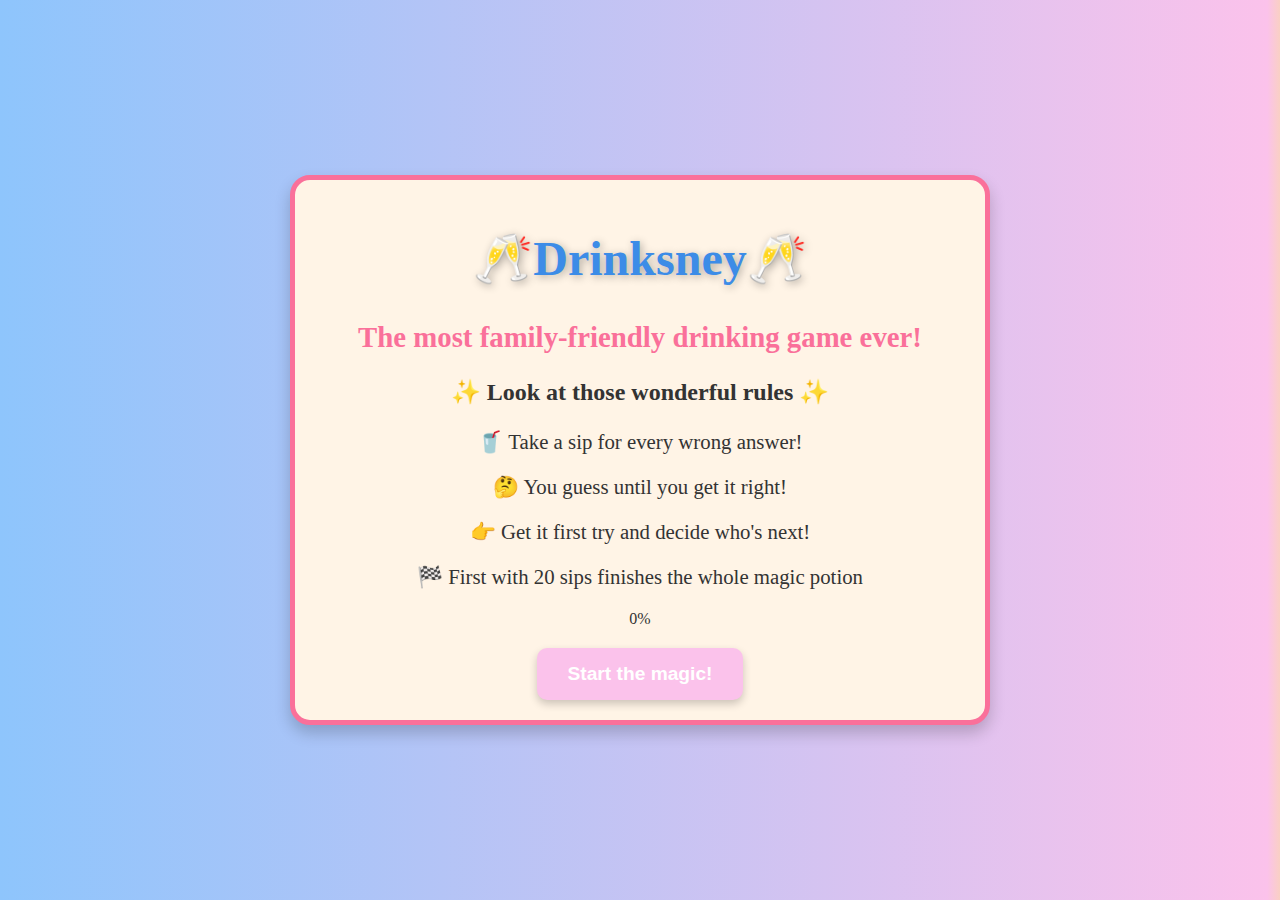
==== index.html @ 7df7ffdf "cleanup js, added progress in loading screen" ====
<!DOCTYPE html>
<html lang="de">
<head>
    <meta charset="UTF-8">
    <meta name="viewport" content="width=device-width, initial-scale=1.0">
    <link rel="stylesheet" href="styles.css">
    <title>Disney Drinking Game</title>

</head>
<body>
    <section id="gameContainer">
        <article id="questionAppContainer">
            <div id="questionApp"></div>
            <div id="progress-container">
                <div id="loading-bar">0%</div>
            </div>
            <button id="weiterButton">Skip!</button>
        </article>
        <article>
                <svg id="resetButton" viewBox="0 0 21 21" xmlns="http://www.w3.org/2000/svg">
                    <g fill="none" fill-rule="evenodd" stroke="#000000" stroke-linecap="round" stroke-linejoin="round" transform="matrix(0 1 1 0 2.5 2.5)">
                        <path d="m3.98652376 1.07807068c-2.38377179 1.38514556-3.98652376 3.96636605-3.98652376 6.92192932 0 4.418278 3.581722 8 8 8s8-3.581722 8-8-3.581722-8-8-8"/>
                        <path d="m4 1v4h-4" transform="matrix(1 0 0 -1 0 6)"/>
                    </g>
                </svg>
        </article>
        <article id="gameStats">
            <h3>Total Sips</h3>
            <div id="playerProgressBars"></div>
        </article>
    </section>
    <script src="script.js"></script>
</body>

</html>
---- styles.css ----
/* #answerInput {
    width: 100%;
} */

/* Variabeln */ 
:root {
    --questionImageHeight: 300px;
    --questionImageWidth: 300px;
    --buttonBackgroundColor: #8ec5fc;
    --buttonHoverBackgroundColor: #3c8ce7;
}

/* Importieren der Google-Schriftart */
@import url('https://fonts.googleapis.com/css2?family=Handlee&display=swap');

/* Grundlegende Stile */
body {
    background-image: linear-gradient(to right, #8ec5fc 0%, #fbc2eb 99%, #fad0c4 100%); /* Weicher Gradient, der den Sonnenuntergang nachahmt */
    font-family: 'Handlee', cursive; /* Eine lockere, handgeschriebene Schriftart */
    color: #333;
    margin: 0;
    padding: 0;
    display: flex;
    justify-content: center;
    align-items: center;
    height: 100vh;
}

h1 {
    font-size: 48px;               /* Große Schriftgröße für gute Sichtbarkeit */
    color:#3c8ce7;                /* Wählt eine ansprechende, leuchtende Farbe */
    text-align: center;            /* Zentriert den Titel horizontal */
    font-weight: bold;             /* Macht die Schrift fett, um mehr Aufmerksamkeit zu erregen */
    text-shadow: 2px 2px 8px rgba(0, 0, 0, 0.3); /* Fügt einen weichen Schatten hinzu für mehr Tiefe */
    margin-top: 20px;              /* Fügt oben einen Abstand hinzu */
    margin-bottom: 20px;           /* Fügt unten einen Abstand hinzu */
    padding: 10px;                 /* Fügt innen ein wenig Polsterung hinzu für bessere Optik */
    border-radius: 10px;           /* Abgerundete Ecken für modernes Aussehen */
}

h2 {
    color: #fa709a; /* Sanftes Violett */
    margin-bottom: 20px;
    font-size: 1.8em;
}

h3 {
    color: #333;
    font-size: 1.50em;
}

p {
    color:#333;
    font-size: 1.30em;
}

/* Stil des Hauptcontainers */
#gameContainer {
    width: 80%;
    max-width: 650px;
    background-color: #fff4e6; /* Sehr helles Orangegelb für den Innenraum */
    border: 5px solid #fa709a; /* Helles Rosa als Randfarbe */
    border-radius: 20px;
    padding: 20px;
    text-align: center;
    box-shadow: 0 8px 16px rgba(0,0,0,0.2); /* Schatten für Tiefeneffekt */ 
    position: relative;
}


#gameStats {
    text-align: left;
    margin: 20px;
    display: none; /* Versteckt das Element standartmässig */ 
}

#gameStats h3 {
    text-align: center;
}

/* Allgemeine Button-Stile */
button {
    background-color: #8ec5fc; /* Helles Blau, ähnlich dem Himmelfarbe */
    color: white;
    border: none;
    padding: 15px 30px;
    margin-top: 20px;
    border-radius: 10px;
    cursor: pointer;
    font-size: 1.2em;
    font-weight: bold;
    box-shadow: 0 4px 8px rgba(0,0,0,0.2); /* Schatten für Tiefeneffekt */ 
    transition: transform 0.2s, background-color 0.3s; /* Weiche Übergänge für Transform und Farbänderung */
}

button:hover {
    transform: scale(1.05); /* Vergrößert den Button leicht beim Hover */
    background-color: #3c8ce7; /* Ein dunkleres Blau beim Hover */
}

/* Antwort-Buttons */
#button1, #button2, #button3 {
    width: 90%;
    padding: 15px;
    margin: 10px auto; /* Zentriert die Buttons horizontal mit Auto-Margin */
    display: block; /* Stellt sicher, dass jeder Button seine eigene Zeile einnimmt */
}

.playerChoiceButton {
    width: 90%;             /* Setzt die Breite jedes Buttons auf 90% des Elternelements */
    padding: 15px;          /* Fügt gleichmäßig 15px Polsterung hinzu */
    margin: 10px auto 10px; /* Zentriert die Buttons horizontal und fügt oben und unten 10px Abstand hinzu */
    display: block;         /* Stellt sicher, dass jeder Button als Block angezeigt wird und seine eigene Zeile einnimmt */
    background-color: #8ec5fc; /* Helles Blau, ähnlich dem Himmelfarbe */
    color: white;           /* Weiße Textfarbe */
    border: none;           /* Kein Rahmen */
    border-radius: 10px;    /* Runde Ecken mit 10px Radius */
    cursor: pointer;        /* Ändert den Mauszeiger zu einem Zeiger, wenn er über den Button fährt */
    font-size: 1.2em;       /* Legt eine größere Schriftgröße fest */
    font-weight: bold;      /* Fettgedruckter Text */
    box-shadow: 0 4px 8px rgba(0,0,0,0.2); /* Fügt einen Schatten hinzu für einen leicht erhöhten Effekt */
    transition: transform 0.2s, background-color 0.3s; /* Weiche Übergänge für Transform und Farbänderung */
}

.playerChoiceButton:hover {
    transform: scale(1.05); /* Vergrößert den Button leicht beim Hover */
    background-color: #3c8ce7; /* Ein dunkleres Blau beim Hover */
}

#newPlayerButton {
    background-color: #fbc2eb; /* Ein weiches Rosa */
    margin-top: 20px;
}

#weiterButton {
    visibility: hidden; /* Versteckt den Button standardmäßig */
    background-color: #fbc2eb; /* Ein weiches Rosa */
    }

#resetButton {
    cursor: pointer;
    position: absolute;
    margin: 0;
    top: 10px;
    right: 10px;
    width: 40px; /* Adjust as needed */
    height: 40px; /* Adjust as needed */
    visibility: hidden; /* Versteckt den Button standardmässig */
}

#resetButton path {
    stroke-width: 2; /* Adjust thickness of strokes */
}

#menu button {
    font-size: 5px;
    height: 5px;
    background-color: #fa709a;
}

/* Progress bar */
.playerProgressBar {
    display: flex;
    flex-direction: column;
    margin-bottom: 10px;
}

.playerName {
    margin-bottom: 5px;
}

.playerProgress {
    width: 100%;
    height: 20px;
    border-radius: 5px;
    background-color: #4caf50; /* Color of the progress bar */
}


/* Fragen und Antworten Stil */

#questionAppContainer {
    display: flex;
    flex-direction: column;
    align-items: center;
    justify-content: center;

}

#questionImage {
    max-width: 100%; /* Bild an Containerbreite anpassen */
    border-radius: 10px;
    box-shadow: 0 4px 6px rgba(0,0,0,0.1);
}

#questionImage {
    width: var(--questionImageWidth);
    height: var(--questionImageHeight);
    object-fit: cover;
    object-position: center;
}

/* Responsive Design für kleinere Geräte */
@media (max-width: 600px) {
    #questionAppContainer {
        width: 90%;
        border-radius: 15px;
    }
}


/* Responsive Anpassungen für kleinere Bildschirme */
@media (max-width: 600px) {
    h1 {
        font-size: 32px;           /* Etwas kleinere Schriftgröße auf kleineren Bildschirmen */
    }
}
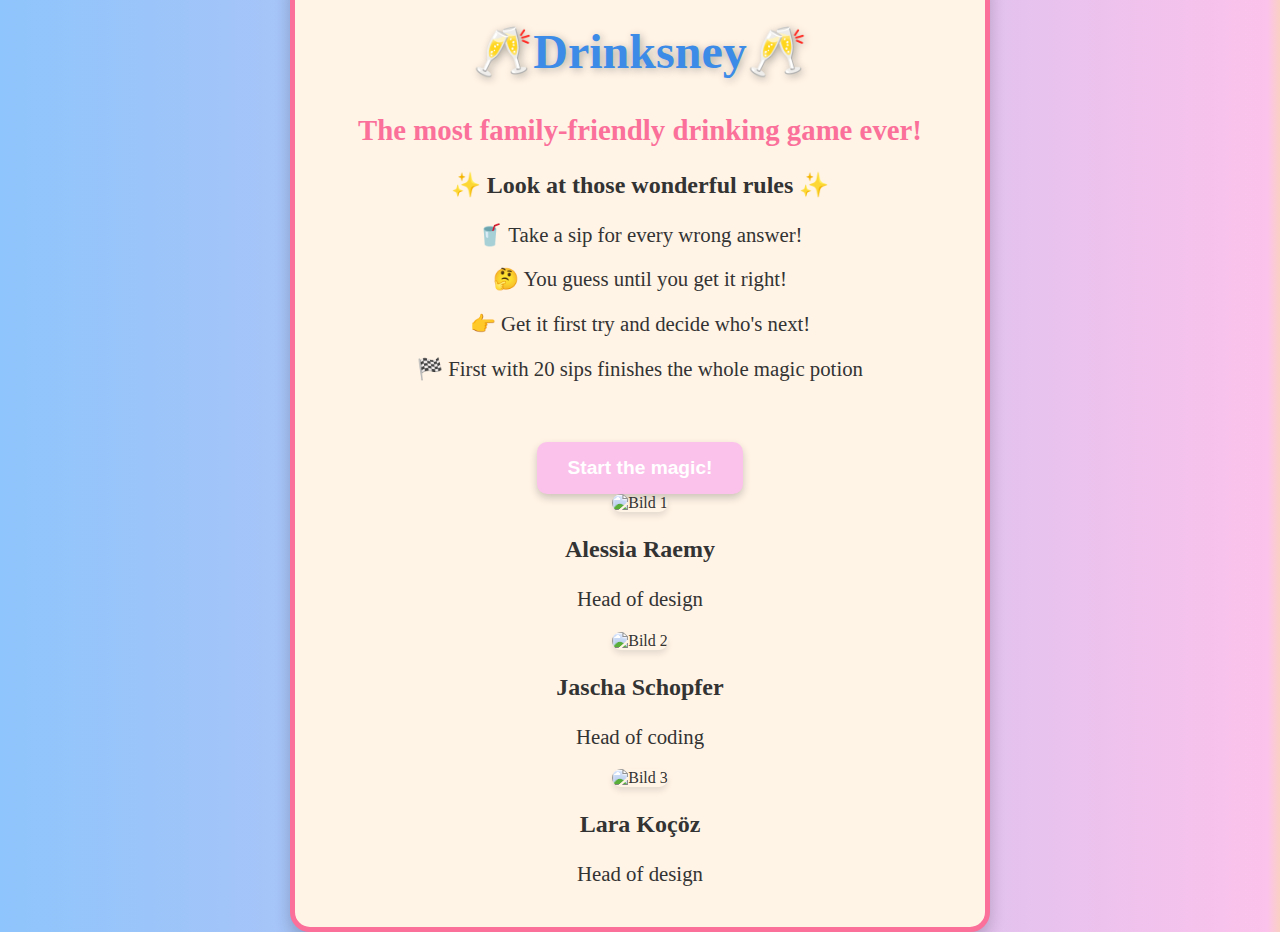
==== commit cffc3a54: "added team" ====
--- a/index.html
+++ b/index.html
@@ -15,6 +15,23 @@
                 <div id="loading-bar">0%</div>
             </div>
             <button id="weiterButton">Skip!</button>
+            <div id="team">
+                <div class="infoBox">
+                    <img src="/Images/DSC00079.JPG" alt="Bild 1" width="300">
+                    <h3>Alessia Raemy</h3>
+                    <p>Head of design</p>
+                </div>
+                <div class="infoBox">
+                    <img src="/Images/DSC00082.JPG" alt="Bild 2" width="300">
+                    <h3>Jascha Schopfer</h3>
+                    <p>Head of coding</p>
+                </div>
+                <div class="infoBox">
+                    <img src="/Images/DSC00090.JPG" alt="Bild 3" width="300">
+                    <h3>Lara Koçöz</h3>
+                    <p>Head of design</p>
+                </div>
+            </div>
         </article>
         <article>
                 <svg id="resetButton" viewBox="0 0 21 21" xmlns="http://www.w3.org/2000/svg">
--- a/styles.css
+++ b/styles.css
@@ -1,8 +1,11 @@
+#team {
+    display: none;
+}
 /* #answerInput {
     width: 100%;
 } */
 
-/* Variabeln */ 
+/* Variabeln */
 :root {
     --questionImageHeight: 300px;
     --questionImageWidth: 300px;
@@ -15,8 +18,10 @@
 
 /* Grundlegende Stile */
 body {
-    background-image: linear-gradient(to right, #8ec5fc 0%, #fbc2eb 99%, #fad0c4 100%); /* Weicher Gradient, der den Sonnenuntergang nachahmt */
-    font-family: 'Handlee', cursive; /* Eine lockere, handgeschriebene Schriftart */
+    background-image: linear-gradient(to right, #8ec5fc 0%, #fbc2eb 99%, #fad0c4 100%);
+    /* Weicher Gradient, der den Sonnenuntergang nachahmt */
+    font-family: 'Handlee', cursive;
+    /* Eine lockere, handgeschriebene Schriftart */
     color: #333;
     margin: 0;
     padding: 0;
@@ -27,19 +32,29 @@
 }
 
 h1 {
-    font-size: 48px;               /* Große Schriftgröße für gute Sichtbarkeit */
-    color:#3c8ce7;                /* Wählt eine ansprechende, leuchtende Farbe */
-    text-align: center;            /* Zentriert den Titel horizontal */
-    font-weight: bold;             /* Macht die Schrift fett, um mehr Aufmerksamkeit zu erregen */
-    text-shadow: 2px 2px 8px rgba(0, 0, 0, 0.3); /* Fügt einen weichen Schatten hinzu für mehr Tiefe */
-    margin-top: 20px;              /* Fügt oben einen Abstand hinzu */
-    margin-bottom: 20px;           /* Fügt unten einen Abstand hinzu */
-    padding: 10px;                 /* Fügt innen ein wenig Polsterung hinzu für bessere Optik */
-    border-radius: 10px;           /* Abgerundete Ecken für modernes Aussehen */
+    font-size: 48px;
+    /* Große Schriftgröße für gute Sichtbarkeit */
+    color: #3c8ce7;
+    /* Wählt eine ansprechende, leuchtende Farbe */
+    text-align: center;
+    /* Zentriert den Titel horizontal */
+    font-weight: bold;
+    /* Macht die Schrift fett, um mehr Aufmerksamkeit zu erregen */
+    text-shadow: 2px 2px 8px rgba(0, 0, 0, 0.3);
+    /* Fügt einen weichen Schatten hinzu für mehr Tiefe */
+    margin-top: 20px;
+    /* Fügt oben einen Abstand hinzu */
+    margin-bottom: 20px;
+    /* Fügt unten einen Abstand hinzu */
+    padding: 10px;
+    /* Fügt innen ein wenig Polsterung hinzu für bessere Optik */
+    border-radius: 10px;
+    /* Abgerundete Ecken für modernes Aussehen */
 }
 
 h2 {
-    color: #fa709a; /* Sanftes Violett */
+    color: #fa709a;
+    /* Sanftes Violett */
     margin-bottom: 20px;
     font-size: 1.8em;
 }
@@ -50,7 +65,7 @@
 }
 
 p {
-    color:#333;
+    color: #333;
     font-size: 1.30em;
 }
 
@@ -58,12 +73,15 @@
 #gameContainer {
     width: 80%;
     max-width: 650px;
-    background-color: #fff4e6; /* Sehr helles Orangegelb für den Innenraum */
-    border: 5px solid #fa709a; /* Helles Rosa als Randfarbe */
+    background-color: #fff4e6;
+    /* Sehr helles Orangegelb für den Innenraum */
+    border: 5px solid #fa709a;
+    /* Helles Rosa als Randfarbe */
     border-radius: 20px;
     padding: 20px;
     text-align: center;
-    box-shadow: 0 8px 16px rgba(0,0,0,0.2); /* Schatten für Tiefeneffekt */ 
+    box-shadow: 0 8px 16px rgba(0, 0, 0, 0.2);
+    /* Schatten für Tiefeneffekt */
     position: relative;
 }
 
@@ -71,7 +89,8 @@
 #gameStats {
     text-align: left;
     margin: 20px;
-    display: none; /* Versteckt das Element standartmässig */ 
+    display: none;
+    /* Versteckt das Element standartmässig */
 }
 
 #gameStats h3 {
@@ -80,7 +99,8 @@
 
 /* Allgemeine Button-Stile */
 button {
-    background-color: #8ec5fc; /* Helles Blau, ähnlich dem Himmelfarbe */
+    background-color: #8ec5fc;
+    /* Helles Blau, ähnlich dem Himmelfarbe */
     color: white;
     border: none;
     padding: 15px 30px;
@@ -89,53 +109,79 @@
     cursor: pointer;
     font-size: 1.2em;
     font-weight: bold;
-    box-shadow: 0 4px 8px rgba(0,0,0,0.2); /* Schatten für Tiefeneffekt */ 
-    transition: transform 0.2s, background-color 0.3s; /* Weiche Übergänge für Transform und Farbänderung */
+    box-shadow: 0 4px 8px rgba(0, 0, 0, 0.2);
+    /* Schatten für Tiefeneffekt */
+    transition: transform 0.2s, background-color 0.3s;
+    /* Weiche Übergänge für Transform und Farbänderung */
 }
 
 button:hover {
-    transform: scale(1.05); /* Vergrößert den Button leicht beim Hover */
-    background-color: #3c8ce7; /* Ein dunkleres Blau beim Hover */
+    transform: scale(1.05);
+    /* Vergrößert den Button leicht beim Hover */
+    background-color: #3c8ce7;
+    /* Ein dunkleres Blau beim Hover */
 }
 
 /* Antwort-Buttons */
-#button1, #button2, #button3 {
+#button1,
+#button2,
+#button3 {
     width: 90%;
     padding: 15px;
-    margin: 10px auto; /* Zentriert die Buttons horizontal mit Auto-Margin */
-    display: block; /* Stellt sicher, dass jeder Button seine eigene Zeile einnimmt */
+    margin: 10px auto;
+    /* Zentriert die Buttons horizontal mit Auto-Margin */
+    display: block;
+    /* Stellt sicher, dass jeder Button seine eigene Zeile einnimmt */
 }
 
 .playerChoiceButton {
-    width: 90%;             /* Setzt die Breite jedes Buttons auf 90% des Elternelements */
-    padding: 15px;          /* Fügt gleichmäßig 15px Polsterung hinzu */
-    margin: 10px auto 10px; /* Zentriert die Buttons horizontal und fügt oben und unten 10px Abstand hinzu */
-    display: block;         /* Stellt sicher, dass jeder Button als Block angezeigt wird und seine eigene Zeile einnimmt */
-    background-color: #8ec5fc; /* Helles Blau, ähnlich dem Himmelfarbe */
-    color: white;           /* Weiße Textfarbe */
-    border: none;           /* Kein Rahmen */
-    border-radius: 10px;    /* Runde Ecken mit 10px Radius */
-    cursor: pointer;        /* Ändert den Mauszeiger zu einem Zeiger, wenn er über den Button fährt */
-    font-size: 1.2em;       /* Legt eine größere Schriftgröße fest */
-    font-weight: bold;      /* Fettgedruckter Text */
-    box-shadow: 0 4px 8px rgba(0,0,0,0.2); /* Fügt einen Schatten hinzu für einen leicht erhöhten Effekt */
-    transition: transform 0.2s, background-color 0.3s; /* Weiche Übergänge für Transform und Farbänderung */
+    width: 90%;
+    /* Setzt die Breite jedes Buttons auf 90% des Elternelements */
+    padding: 15px;
+    /* Fügt gleichmäßig 15px Polsterung hinzu */
+    margin: 10px auto 10px;
+    /* Zentriert die Buttons horizontal und fügt oben und unten 10px Abstand hinzu */
+    display: block;
+    /* Stellt sicher, dass jeder Button als Block angezeigt wird und seine eigene Zeile einnimmt */
+    background-color: #8ec5fc;
+    /* Helles Blau, ähnlich dem Himmelfarbe */
+    color: white;
+    /* Weiße Textfarbe */
+    border: none;
+    /* Kein Rahmen */
+    border-radius: 10px;
+    /* Runde Ecken mit 10px Radius */
+    cursor: pointer;
+    /* Ändert den Mauszeiger zu einem Zeiger, wenn er über den Button fährt */
+    font-size: 1.2em;
+    /* Legt eine größere Schriftgröße fest */
+    font-weight: bold;
+    /* Fettgedruckter Text */
+    box-shadow: 0 4px 8px rgba(0, 0, 0, 0.2);
+    /* Fügt einen Schatten hinzu für einen leicht erhöhten Effekt */
+    transition: transform 0.2s, background-color 0.3s;
+    /* Weiche Übergänge für Transform und Farbänderung */
 }
 
 .playerChoiceButton:hover {
-    transform: scale(1.05); /* Vergrößert den Button leicht beim Hover */
-    background-color: #3c8ce7; /* Ein dunkleres Blau beim Hover */
+    transform: scale(1.05);
+    /* Vergrößert den Button leicht beim Hover */
+    background-color: #3c8ce7;
+    /* Ein dunkleres Blau beim Hover */
 }
 
 #newPlayerButton {
-    background-color: #fbc2eb; /* Ein weiches Rosa */
+    background-color: #fbc2eb;
+    /* Ein weiches Rosa */
     margin-top: 20px;
 }
 
 #weiterButton {
-    visibility: hidden; /* Versteckt den Button standardmäßig */
-    background-color: #fbc2eb; /* Ein weiches Rosa */
-    }
+    visibility: hidden;
+    /* Versteckt den Button standardmäßig */
+    background-color: #fbc2eb;
+    /* Ein weiches Rosa */
+}
 
 #resetButton {
     cursor: pointer;
@@ -143,13 +189,17 @@
     margin: 0;
     top: 10px;
     right: 10px;
-    width: 40px; /* Adjust as needed */
-    height: 40px; /* Adjust as needed */
-    visibility: hidden; /* Versteckt den Button standardmässig */
+    width: 40px;
+    /* Adjust as needed */
+    height: 40px;
+    /* Adjust as needed */
+    visibility: hidden;
+    /* Versteckt den Button standardmässig */
 }
 
 #resetButton path {
-    stroke-width: 2; /* Adjust thickness of strokes */
+    stroke-width: 2;
+    /* Adjust thickness of strokes */
 }
 
 #menu button {
@@ -173,7 +223,8 @@
     width: 100%;
     height: 20px;
     border-radius: 5px;
-    background-color: #4caf50; /* Color of the progress bar */
+    background-color: #3c8ce7;
+    /* Color of the progress bar */
 }
 
 
@@ -187,17 +238,33 @@
 
 }
 
-#questionImage {
-    max-width: 100%; /* Bild an Containerbreite anpassen */
-    border-radius: 10px;
-    box-shadow: 0 4px 6px rgba(0,0,0,0.1);
-}
-
-#questionImage {
+img {
     width: var(--questionImageWidth);
     height: var(--questionImageHeight);
+    max-width: 100%;
+    /* Bild an Containerbreite anpassen */
     object-fit: cover;
     object-position: center;
+    border-radius: 10px;
+    box-shadow: 0 4px 6px rgba(0, 0, 0, 0.1);
+}
+
+#progress-container {
+    width: 100%;
+    background-color: #f3f3f3;
+    border-radius: 5px;
+    margin-top: 20px;
+}
+#loading-bar {
+    width: 0%;
+    height: 30px;
+    background-color: #3c8ce7;
+    text-align: left;
+    padding-left: 10px;
+    line-height: 30px;
+    color: white;
+    border-radius: 5px;
+    transition: width 0.3s ease;
 }
 
 /* Responsive Design für kleinere Geräte */
@@ -212,6 +279,19 @@
 /* Responsive Anpassungen für kleinere Bildschirme */
 @media (max-width: 600px) {
     h1 {
-        font-size: 32px;           /* Etwas kleinere Schriftgröße auf kleineren Bildschirmen */
-    }
-} +        font-size: 32px;
+        /* Etwas kleinere Schriftgröße auf kleineren Bildschirmen */
+    }
+
+    #questionAppContainer {
+        display: block;
+        margin: auto;
+
+    }
+
+    #weiterButton {
+        visibility: hidden;
+        background-color: #fbc2eb;
+        margin: auto;
+    }
+}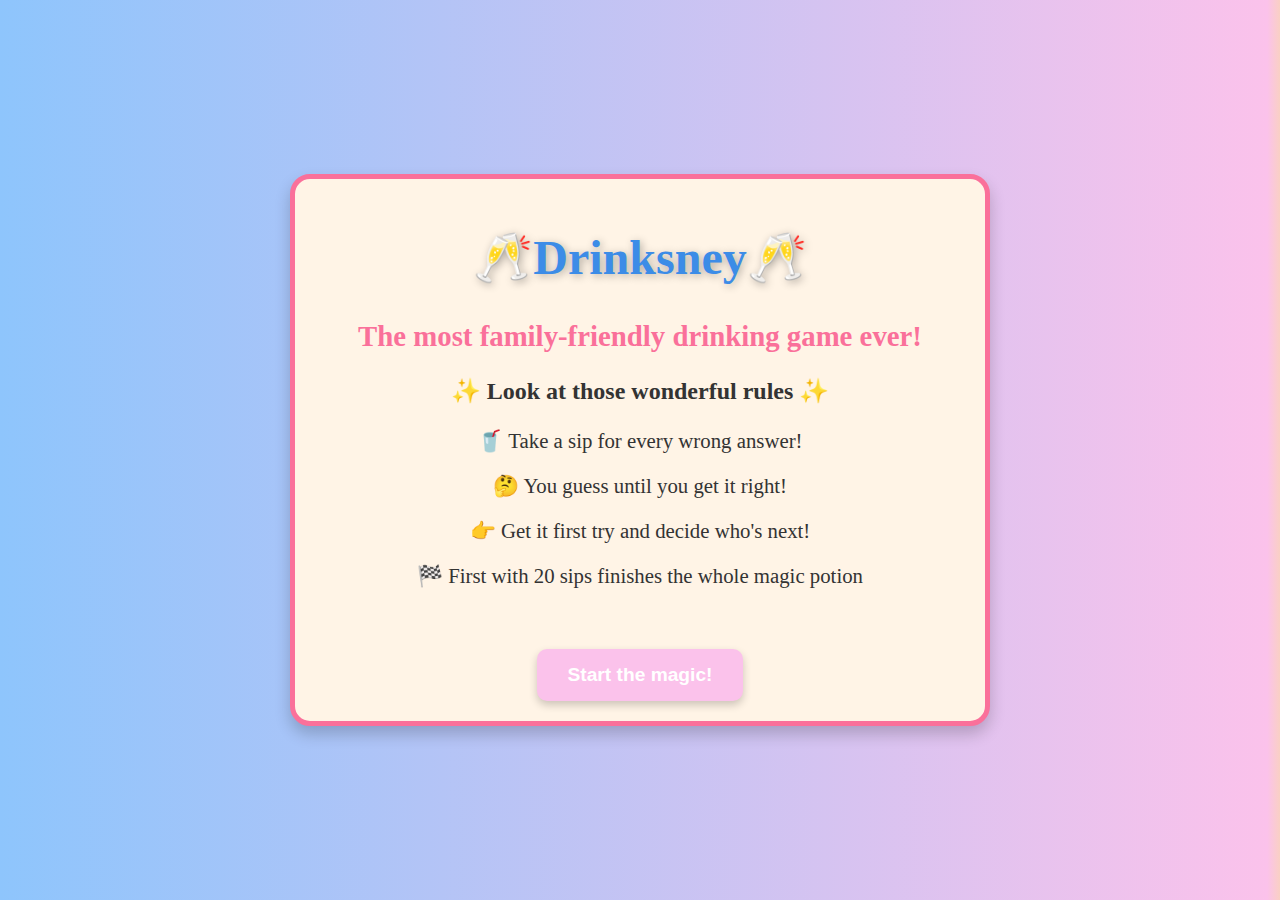
==== commit a379c2e5: "added teamsite" ====
--- a/index.html
+++ b/index.html
@@ -1,5 +1,5 @@
 <!DOCTYPE html>
-<html lang="de">
+<html lang="en">
 <head>
     <meta charset="UTF-8">
     <meta name="viewport" content="width=device-width, initial-scale=1.0">
@@ -15,23 +15,6 @@
                 <div id="loading-bar">0%</div>
             </div>
             <button id="weiterButton">Skip!</button>
-            <div id="team">
-                <div class="infoBox">
-                    <img src="/Images/DSC00079.JPG" alt="Bild 1" width="300">
-                    <h3>Alessia Raemy</h3>
-                    <p>Head of design</p>
-                </div>
-                <div class="infoBox">
-                    <img src="/Images/DSC00082.JPG" alt="Bild 2" width="300">
-                    <h3>Jascha Schopfer</h3>
-                    <p>Head of coding</p>
-                </div>
-                <div class="infoBox">
-                    <img src="/Images/DSC00090.JPG" alt="Bild 3" width="300">
-                    <h3>Lara Koçöz</h3>
-                    <p>Head of design</p>
-                </div>
-            </div>
         </article>
         <article>
                 <svg id="resetButton" viewBox="0 0 21 21" xmlns="http://www.w3.org/2000/svg">
--- a/styles.css
+++ b/styles.css
@@ -1,6 +1,3 @@
-#team {
-    display: none;
-}
 /* #answerInput {
     width: 100%;
 } */
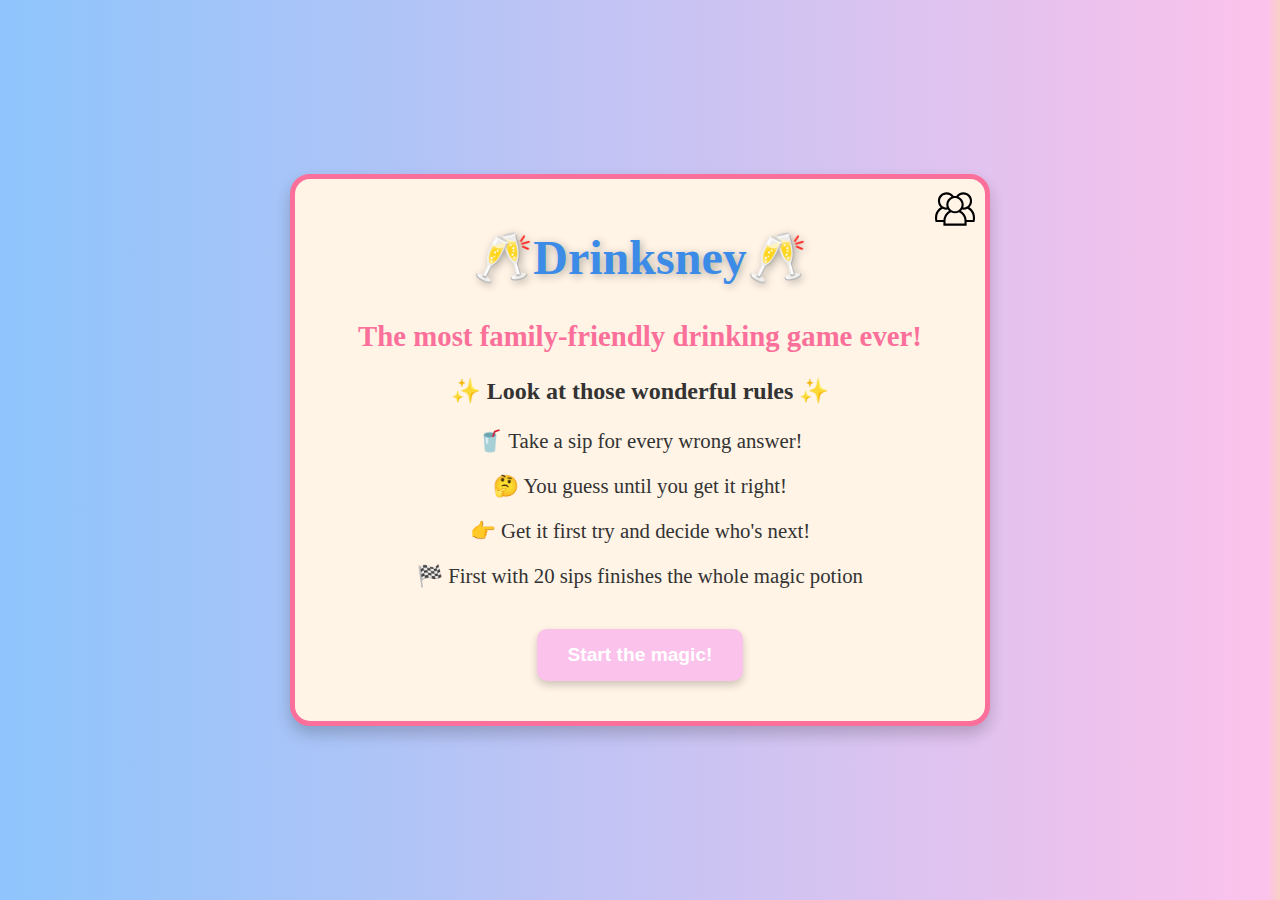
==== commit 44b18923: "svg cleanup" ====
--- a/index.html
+++ b/index.html
@@ -17,17 +17,17 @@
             <button id="weiterButton">Skip!</button>
         </article>
         <article>
-                <svg id="resetButton" viewBox="0 0 21 21" xmlns="http://www.w3.org/2000/svg">
-                    <g fill="none" fill-rule="evenodd" stroke="#000000" stroke-linecap="round" stroke-linejoin="round" transform="matrix(0 1 1 0 2.5 2.5)">
-                        <path d="m3.98652376 1.07807068c-2.38377179 1.38514556-3.98652376 3.96636605-3.98652376 6.92192932 0 4.418278 3.581722 8 8 8s8-3.581722 8-8-3.581722-8-8-8"/>
-                        <path d="m4 1v4h-4" transform="matrix(1 0 0 -1 0 6)"/>
-                    </g>
-                </svg>
+                <img id="resetButton" src="/svg/reset-svgrepo-com.svg">
         </article>
-        <article id="gameStats">
-            <h3>Total Sips</h3>
-            <div id="playerProgressBars"></div>
+        <article>
+            <a href="/team.html">
+                <img id="teamButton" src="/svg/team-svgrepo-com.svg" alt="Team Button">
+            </a>
         </article>
+            <article id="gameStats">
+                <h3>Total Sips</h3>
+                <div id="playerProgressBars"></div>
+            </article>
     </section>
     <script src="script.js"></script>
 </body>
--- a/styles.css
+++ b/styles.css
@@ -101,7 +101,9 @@
     color: white;
     border: none;
     padding: 15px 30px;
-    margin-top: 20px;
+    display: block;
+    margin: auto;
+    margin-top: 10px;
     border-radius: 10px;
     cursor: pointer;
     font-size: 1.2em;
@@ -124,11 +126,7 @@
 #button2,
 #button3 {
     width: 90%;
-    padding: 15px;
-    margin: 10px auto;
     /* Zentriert die Buttons horizontal mit Auto-Margin */
-    display: block;
-    /* Stellt sicher, dass jeder Button seine eigene Zeile einnimmt */
 }
 
 .playerChoiceButton {
@@ -138,8 +136,6 @@
     /* Fügt gleichmäßig 15px Polsterung hinzu */
     margin: 10px auto 10px;
     /* Zentriert die Buttons horizontal und fügt oben und unten 10px Abstand hinzu */
-    display: block;
-    /* Stellt sicher, dass jeder Button als Block angezeigt wird und seine eigene Zeile einnimmt */
     background-color: #8ec5fc;
     /* Helles Blau, ähnlich dem Himmelfarbe */
     color: white;
@@ -178,6 +174,8 @@
     /* Versteckt den Button standardmäßig */
     background-color: #fbc2eb;
     /* Ein weiches Rosa */
+    margin: auto;
+    margin-bottom: 20px;
 }
 
 #resetButton {
@@ -192,11 +190,24 @@
     /* Adjust as needed */
     visibility: hidden;
     /* Versteckt den Button standardmässig */
-}
-
-#resetButton path {
-    stroke-width: 2;
-    /* Adjust thickness of strokes */
+
+    box-shadow: none;
+}
+
+#teamButton {
+    cursor: pointer;
+    position: absolute;
+    margin: 0;
+    top: 10px;
+    right: 10px;
+    width: 40px;
+    /* Adjust as needed */
+    height: 40px;
+    /* Adjust as needed */
+    visibility: hidden;
+    /* Versteckt den Button standardmässig */
+
+    box-shadow: none;
 }
 
 #menu button {
@@ -264,14 +275,6 @@
     transition: width 0.3s ease;
 }
 
-/* Responsive Design für kleinere Geräte */
-@media (max-width: 600px) {
-    #questionAppContainer {
-        width: 90%;
-        border-radius: 15px;
-    }
-}
-
 
 /* Responsive Anpassungen für kleinere Bildschirme */
 @media (max-width: 600px) {
@@ -280,15 +283,20 @@
         /* Etwas kleinere Schriftgröße auf kleineren Bildschirmen */
     }
 
+    #teamButton {
+        height: 30px;
+        width: 30px;
+    }
+
+    #resetButton {
+        height: 30px;
+        width: 30px;
+    }
+
     #questionAppContainer {
-        display: block;
         margin: auto;
-
-    }
-
-    #weiterButton {
-        visibility: hidden;
-        background-color: #fbc2eb;
-        margin: auto;
+        width: 90%;
+        border-radius: 15px;
+
     }
 }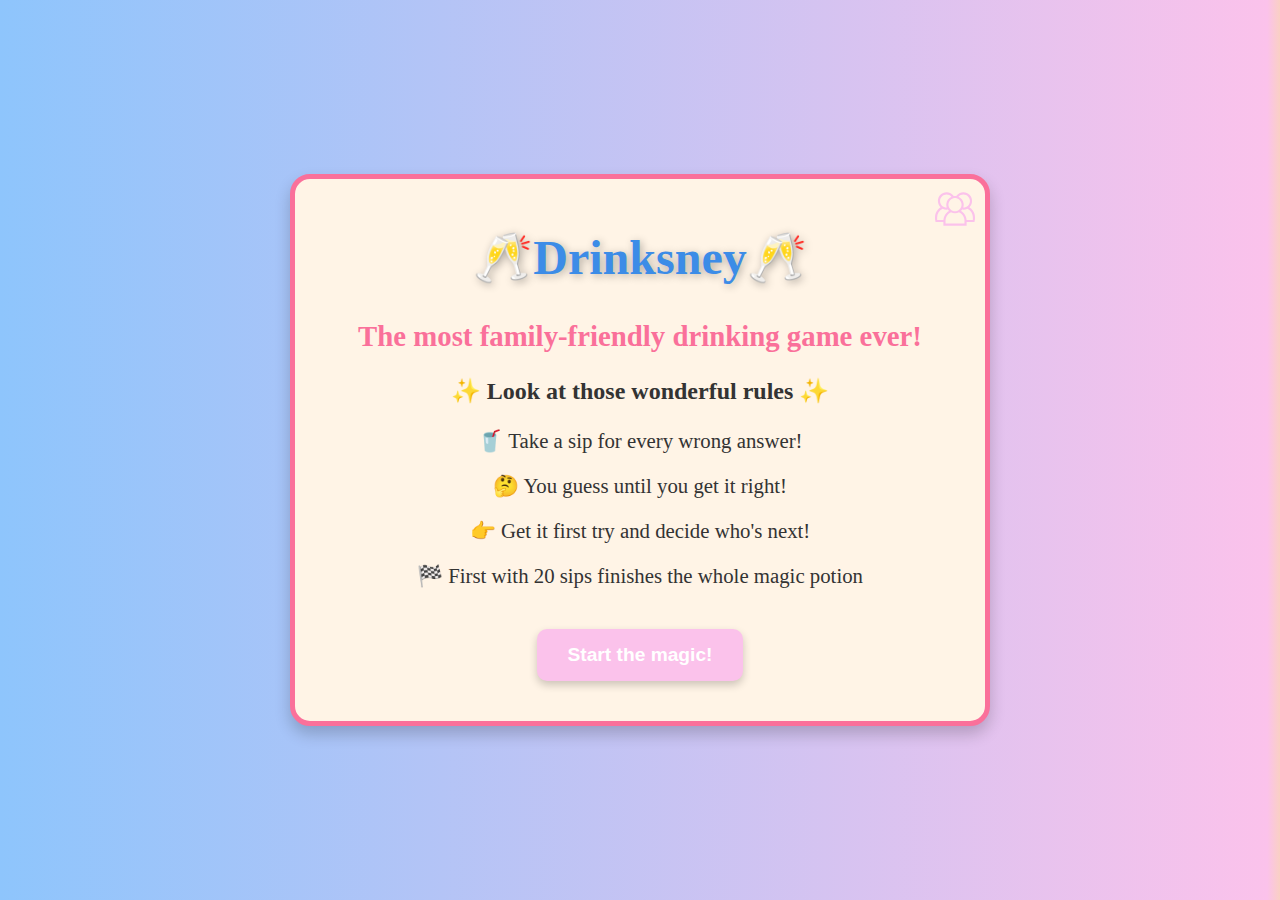
==== commit b3ef9ca1: "final adjusts" ====
--- a/index.html
+++ b/index.html
@@ -4,7 +4,7 @@
     <meta charset="UTF-8">
     <meta name="viewport" content="width=device-width, initial-scale=1.0">
     <link rel="stylesheet" href="styles.css">
-    <title>Disney Drinking Game</title>
+    <title>🥂Drinksney🥂 - Disney Drinking Game</title>
 
 </head>
 <body>
--- a/styles.css
+++ b/styles.css
@@ -29,7 +29,7 @@
 }
 
 h1 {
-    font-size: 48px;
+    font-size: 3em;
     /* Große Schriftgröße für gute Sichtbarkeit */
     color: #3c8ce7;
     /* Wählt eine ansprechende, leuchtende Farbe */
@@ -279,9 +279,18 @@
 /* Responsive Anpassungen für kleinere Bildschirme */
 @media (max-width: 600px) {
     h1 {
-        font-size: 32px;
+        font-size: 2em;
         /* Etwas kleinere Schriftgröße auf kleineren Bildschirmen */
     }
+
+    h2 {
+        font-size: 1.5em;
+    }
+
+    p{
+        font-size: 1.10em;
+    }
+    
 
     #teamButton {
         height: 30px;
